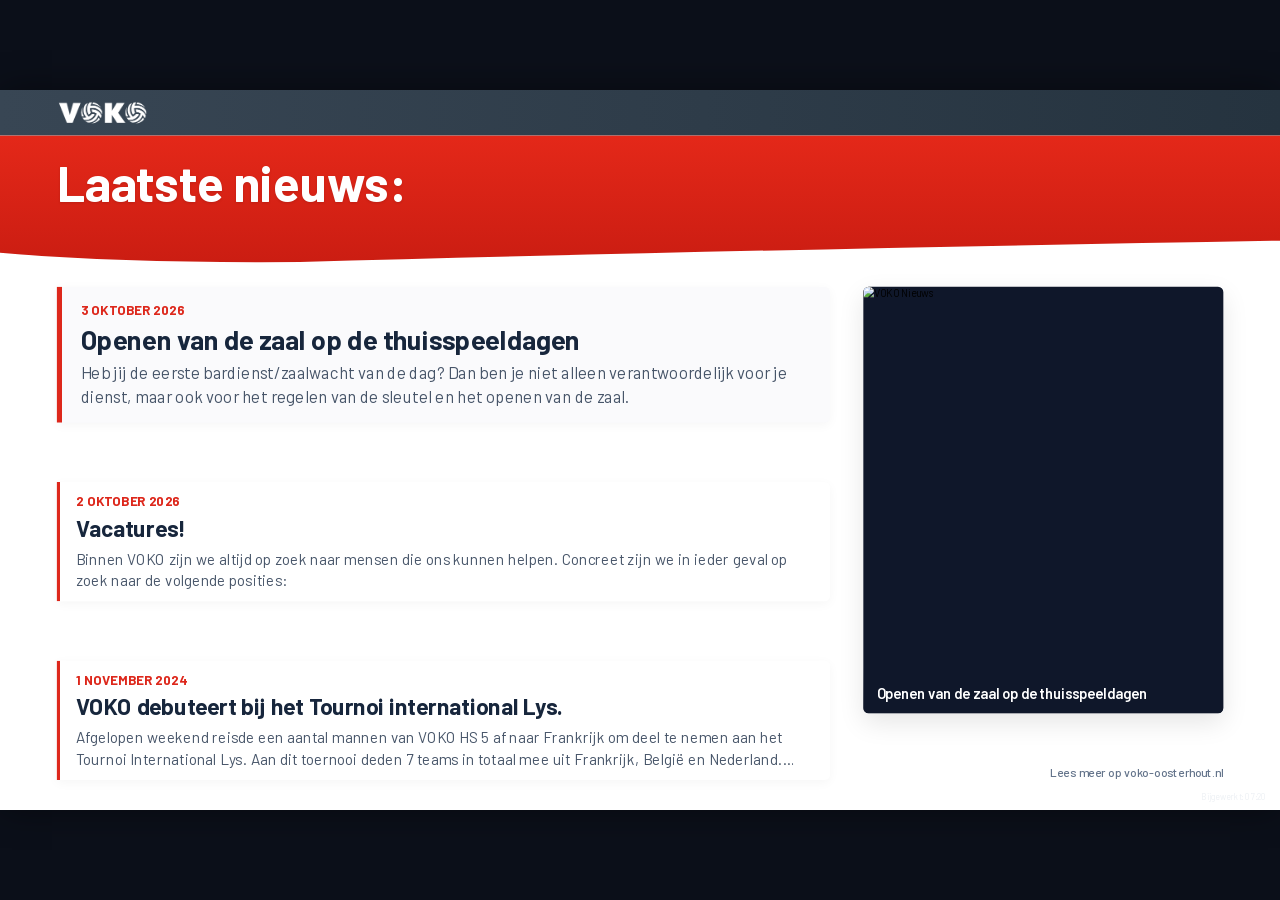
==== nieuws.html @ d0eb6b73 "Add VOKO Laatste Nieuws slide & scraper" ====
<!DOCTYPE html>
<html lang="nl">
<head>
  <meta charset="UTF-8">
  <meta name="viewport" content="width=device-width, initial-scale=1.0">
  <meta http-equiv="X-UA-Compatible" content="ie=edge">
  <title>VOKO Digital Signage - Laatste Nieuws</title>
  <link rel="stylesheet" href="style.css">
</head>
<body>

  <div id="viewport-scaler">
    <div id="slide-canvas">
      
      <!-- 1. Bovenbalk met wit VOKO logo -->
      <header class="top-bar">
        <img src="assets/voko_wit.png" alt="VOKO Logo" class="voko-logo">
      </header>

      <!-- 2. Rode Banner met 'Laatste nieuws:' en subtiele curve onderzijde -->
      <div class="red-banner-wrapper">
        <svg class="banner-svg" viewBox="0 0 1920 192" preserveAspectRatio="none" xmlns="http://www.w3.org/2000/svg">
          <defs>
            <linearGradient id="vokoRedGrad" x1="0%" y1="0%" x2="0%" y2="100%">
              <stop offset="0%" stop-color="#e42819" />
              <stop offset="100%" stop-color="#cb1d12" />
            </linearGradient>
          </defs>
          <path d="M 0,0 L 1920,0 L 1920,158 Q 1100,172 450,190 Q 180,192 0,176 Z" fill="url(#vokoRedGrad)" />
        </svg>
        <div class="banner-content">
          <h1 class="banner-title">Laatste nieuws:</h1>
        </div>
      </div>

      <!-- 3. Hoofdcontent: Nieuwsoverzicht links, Uitgelichte foto rechts -->
      <main class="news-layout">
        
        <!-- Linkerkolom: 3 Nieuwsberichten (1 Uitgelicht + 2 Recent) -->
        <div class="news-feed-column" id="news-container">
          <!-- Fallback items worden direct gerenderd om flikkeringen te voorkomen -->
          <article class="news-card featured">
            <div class="news-meta">
              <span class="news-date-badge">3 oktober 2026</span>
            </div>
            <h2 class="news-card-title">Openen van de zaal op de thuisspeeldagen</h2>
            <p class="news-card-desc">
              Heb jij de eerste bardienst/zaalwacht van de dag? Dan ben je niet alleen verantwoordelijk voor je dienst, maar ook voor het regelen van de sleutel en het openen van de zaal.
            </p>
          </article>

          <article class="news-card">
            <div class="news-meta">
              <span class="news-date-badge">2 oktober 2026</span>
            </div>
            <h2 class="news-card-title">Vacatures!</h2>
            <p class="news-card-desc">
              Binnen VOKO zijn we altijd op zoek naar mensen die ons kunnen helpen. Concreet zijn we in ieder geval op zoek naar versterking voor diverse commissies.
            </p>
          </article>

          <article class="news-card">
            <div class="news-meta">
              <span class="news-date-badge">1 november 2024</span>
            </div>
            <h2 class="news-card-title">VOKO debuteert bij het Tournoi international Lys</h2>
            <p class="news-card-desc">
              Afgelopen weekend reisde een aantal mannen van VOKO HS 5 af naar Frankrijk om deel te nemen aan het jaarlijkse toernooi met 7 teams uit Frankrijk, België en Nederland.
            </p>
          </article>
        </div>

        <!-- Rechterkolom: Uitgelichte foto met bijschrift -->
        <div class="news-photo-column">
          <div class="news-image-card">
            <img id="featured-image" src="https://www.voko-oosterhout.nl/back-site/upload-bs/voko-oosterhout/fotoalbums/nieuws/placeholder_20241213222914264_20250817204004538_20261003232425869.jpg" alt="VOKO Nieuws" class="news-featured-img">
            <div class="news-image-caption" id="featured-caption">
              Openen van de zaal op de thuisspeeldagen
            </div>
          </div>
          <div class="news-footer-info">
            <span>Lees meer op voko-oosterhout.nl</span>
          </div>
        </div>

      </main>

      <div class="signage-status" id="status-indicator">VOKO Digital Signage</div>

    </div>
  </div>

  <script>
    // -------------------------------------------------------------------------
    // 1. Automatische Schaling naar elk schermformaat (behoudt vaste 16:9 verhouding)
    // -------------------------------------------------------------------------
    function fitViewport() {
      const canvas = document.getElementById('slide-canvas');
      if (!canvas) return;
      const targetWidth = 1920;
      const targetHeight = 1080;
      const currentWidth = window.innerWidth;
      const currentHeight = window.innerHeight;

      const scale = Math.min(currentWidth / targetWidth, currentHeight / targetHeight);
      canvas.style.transform = `scale(${scale})`;
    }

    window.addEventListener('resize', fitViewport);
    window.addEventListener('DOMContentLoaded', fitViewport);
    fitViewport();

    // -------------------------------------------------------------------------
    // 2. Client-Side Auto-Refresh (elke 15 minuten nieuwe nieuws.json ophalen)
    // -------------------------------------------------------------------------
    const REFRESH_INTERVAL_MS = 15 * 60 * 1000;
    let currentNewsFingerprint = '';

    async function fetchNieuws() {
      try {
        const cacheBuster = Date.now();
        const response = await fetch(`nieuws.json?v=${cacheBuster}`, {
          headers: { 'Accept': 'application/json' },
          cache: 'no-store'
        });

        if (!response.ok) {
          throw new Error(`HTTP fout: ${response.status}`);
        }

        const data = await response.json();
        if (!data || !Array.isArray(data.items)) {
          throw new Error('Ongeldige JSON structuur ontvangen');
        }

        const items = data.items.slice(0, 3);
        const newFingerprint = JSON.stringify(items);

        if (newFingerprint !== currentNewsFingerprint) {
          updateNieuwsDOM(items);
          currentNewsFingerprint = newFingerprint;
        }

        const statusEl = document.getElementById('status-indicator');
        if (statusEl) {
          const now = new Date();
          const timeStr = now.toLocaleTimeString('nl-NL', { hour: '2-digit', minute: '2-digit' });
          statusEl.textContent = `Bijgewerkt: ${timeStr}`;
        }
      } catch (err) {
        console.warn('Nieuws refresh waarschuwing:', err);
      }
    }

    function updateNieuwsDOM(items) {
      const container = document.getElementById('news-container');
      const imgEl = document.getElementById('featured-image');
      const capEl = document.getElementById('featured-caption');
      if (!container || items.length === 0) return;

      container.innerHTML = '';
      items.forEach((item, index) => {
        const card = document.createElement('article');
        card.className = index === 0 ? 'news-card featured' : 'news-card';

        const meta = document.createElement('div');
        meta.className = 'news-meta';

        const dateBadge = document.createElement('span');
        dateBadge.className = 'news-date-badge';
        dateBadge.textContent = item.datum || '';
        meta.appendChild(dateBadge);

        const title = document.createElement('h2');
        title.className = 'news-card-title';
        title.textContent = item.titel || '';

        const desc = document.createElement('p');
        desc.className = 'news-card-desc';
        desc.textContent = item.omschrijving || '';

        card.appendChild(meta);
        card.appendChild(title);
        card.appendChild(desc);
        container.appendChild(card);
      });

      // Update uitgelichte foto naar het eerste artikel dat een foto heeft
      const itemWithPhoto = items.find(it => it.afbeelding) || items[0];
      if (itemWithPhoto && imgEl) {
        if (itemWithPhoto.afbeelding) {
          imgEl.src = itemWithPhoto.afbeelding;
        }
        if (capEl) {
          capEl.textContent = itemWithPhoto.titel || '';
        }
      }
    }

    fetchNieuws();
    setInterval(fetchNieuws, REFRESH_INTERVAL_MS);
  </script>

</body>
</html>
---- style.css ----
/* ==========================================================================
   VOKO Digital Signage - Narrowcasting Agenda Slide (1920x1080)
   ========================================================================== */

/* Local Barlow Fonts (matching official VOKO brand identity) */
@font-face {
  font-family: 'Barlow';
  font-style: normal;
  font-weight: 400;
  src: url('assets/fonts/barlow-400-normal-17ef8a.woff2') format('woff2');
  font-display: swap;
}

@font-face {
  font-family: 'Barlow';
  font-style: normal;
  font-weight: 500;
  src: url('assets/fonts/barlow-500-normal-acf24d.woff2') format('woff2');
  font-display: swap;
}

@font-face {
  font-family: 'Barlow';
  font-style: normal;
  font-weight: 600;
  src: url('assets/fonts/barlow-600-normal-7abf44.woff2') format('woff2');
  font-display: swap;
}

@font-face {
  font-family: 'Barlow';
  font-style: normal;
  font-weight: 700;
  src: url('assets/fonts/barlow-700-normal-4a2043.woff2') format('woff2');
  font-display: swap;
}

/* Reset & Viewport Base */
* {
  margin: 0;
  padding: 0;
  box-sizing: border-box;
}

html, body {
  width: 100%;
  height: 100%;
  overflow: hidden;
  background-color: #0b0f19;
  font-family: 'Barlow', -apple-system, BlinkMacSystemFont, 'Segoe UI', Roboto, 'Helvetica Neue', Arial, sans-serif;
  -webkit-font-smoothing: antialiased;
  -moz-osx-font-smoothing: grayscale;
}

/* Fixed 1920x1080 Canvas with Automatic Viewport Fitting */
#viewport-scaler {
  position: absolute;
  top: 0;
  left: 0;
  width: 100vw;
  height: 100vh;
  display: flex;
  align-items: center;
  justify-content: center;
  overflow: hidden;
}

#slide-canvas {
  width: 1920px;
  height: 1080px;
  min-width: 1920px;
  min-height: 1080px;
  max-width: 1920px;
  max-height: 1080px;
  background: #ffffff;
  position: relative;
  overflow: hidden;
  transform-origin: center center;
  box-shadow: 0 0 50px rgba(0, 0, 0, 0.4);
}

/* --------------------------------------------------------------------------
   1. Bovenbalk: Donkergrijze gradient strook met wit VOKO logo
   -------------------------------------------------------------------------- */
.top-bar {
  width: 100%;
  height: 68px;
  background: linear-gradient(90deg, #384654 0%, #2e3c49 55%, #25333f 100%);
  display: flex;
  align-items: center;
  padding: 0 85px;
  position: relative;
  z-index: 10;
}

.top-bar .voko-logo {
  height: 38px;
  width: auto;
  display: block;
  object-fit: contain;
}

/* --------------------------------------------------------------------------
   2. Rode Banner: VOKO Rood met subtiele golfcurve aan de onderkant
   -------------------------------------------------------------------------- */
.red-banner-wrapper {
  position: relative;
  width: 100%;
  height: 192px;
  z-index: 5;
}

.banner-svg {
  position: absolute;
  top: 0;
  left: 0;
  width: 1920px;
  height: 192px;
  display: block;
  pointer-events: none;
}

.banner-content {
  position: absolute;
  top: 0;
  left: 0;
  width: 100%;
  height: 100%;
  padding: 30px 85px 0 85px;
  display: flex;
  align-items: flex-start;
  z-index: 2;
}

.banner-title {
  color: #ffffff;
  font-size: 74px;
  font-weight: 700;
  letter-spacing: -0.5px;
  line-height: 1.1;
  text-shadow: 0 2px 4px rgba(0, 0, 0, 0.12);
}

/* --------------------------------------------------------------------------
   3. Hoofdcontent: 2 Kolommen (Agenda Links, Kalender Rechts)
   -------------------------------------------------------------------------- */
.content-area {
  position: absolute;
  top: 260px;
  bottom: 0;
  left: 0;
  right: 0;
  display: flex;
  justify-content: space-between;
  align-items: flex-start;
  padding: 40px 85px 50px 85px;
}

/* Linkerkolom: 6 Rijen met Datums & Activiteiten */
.agenda-column {
  width: 1140px;
  height: 710px;
  display: flex;
  flex-direction: column;
  justify-content: space-between;
}

.agenda-row {
  display: flex;
  align-items: baseline;
  height: 80px;
  opacity: 1;
  transition: opacity 0.35s ease, transform 0.35s ease;
}

.agenda-row.fade-out {
  opacity: 0;
  transform: translateY(-8px);
}

.agenda-date {
  width: 320px;
  min-width: 320px;
  font-size: 43px;
  font-weight: 600;
  color: #17263c;
  line-height: 1.25;
  white-space: nowrap;
}

.agenda-title {
  flex: 1;
  font-size: 43px;
  font-weight: 600;
  color: #17263c;
  line-height: 1.25;
  white-space: nowrap;
  overflow: hidden;
  text-overflow: ellipsis;
  padding-right: 20px;
}

/* Rechterkolom: Kalender Afbeelding */
.calendar-column {
  width: 540px;
  height: 720px;
  display: flex;
  align-items: flex-start;
  justify-content: flex-end;
}

.calendar-image {
  width: 530px;
  height: 710px;
  object-fit: cover;
  border-radius: 4px;
  box-shadow: 0 14px 38px rgba(0, 0, 0, 0.09), 0 4px 12px rgba(0, 0, 0, 0.05);
  display: block;
}

/* Footer / status (subtiel verborgen voor digital signage display) */
.signage-status {
  position: absolute;
  bottom: 12px;
  right: 20px;
  font-size: 13px;
  color: #cbd5e1;
  opacity: 0.35;
  font-weight: 400;
  pointer-events: none;
}

/* --------------------------------------------------------------------------
   4. Nieuws Slide Specifieke Stijlen (nieuws.html)
   -------------------------------------------------------------------------- */
.news-layout {
  position: absolute;
  top: 260px;
  bottom: 0;
  left: 0;
  right: 0;
  display: flex;
  justify-content: space-between;
  align-items: stretch;
  padding: 35px 85px 45px 85px;
  gap: 50px;
}

/* Linkerkolom: Nieuwsberichten lijst */
.news-feed-column {
  flex: 1;
  display: flex;
  flex-direction: column;
  justify-content: space-between;
  height: 100%;
}

.news-card {
  background: #ffffff;
  border-left: 5px solid #dd271b;
  padding: 16px 24px;
  border-radius: 0 8px 8px 0;
  box-shadow: 0 4px 16px rgba(0, 0, 0, 0.04);
  transition: all 0.3s ease;
  display: flex;
  flex-direction: column;
  justify-content: center;
}

.news-card.featured {
  background: #fafafc;
  border-left: 8px solid #dd271b;
  padding: 22px 28px;
}

.news-meta {
  display: flex;
  align-items: center;
  gap: 12px;
  margin-bottom: 8px;
}

.news-date-badge {
  font-size: 20px;
  font-weight: 700;
  color: #dd271b;
  text-transform: uppercase;
  letter-spacing: 0.5px;
}

.news-card-title {
  font-size: 34px;
  font-weight: 700;
  color: #17263c;
  line-height: 1.25;
  margin-bottom: 8px;
  display: -webkit-box;
  -webkit-line-clamp: 2;
  -webkit-box-orient: vertical;
  overflow: hidden;
}

.news-card.featured .news-card-title {
  font-size: 40px;
}

.news-card-desc {
  font-size: 23px;
  font-weight: 400;
  color: #475569;
  line-height: 1.4;
  display: -webkit-box;
  -webkit-line-clamp: 2;
  -webkit-box-orient: vertical;
  overflow: hidden;
}

.news-card.featured .news-card-desc {
  font-size: 25px;
  -webkit-line-clamp: 3;
}

/* Rechterkolom: Uitgelichte Nieuwsfoto */
.news-photo-column {
  width: 540px;
  display: flex;
  flex-direction: column;
  justify-content: space-between;
}

.news-image-card {
  width: 100%;
  height: 640px;
  border-radius: 8px;
  overflow: hidden;
  box-shadow: 0 14px 38px rgba(0, 0, 0, 0.1);
  background: #0f172a;
  position: relative;
}

.news-featured-img {
  width: 100%;
  height: 100%;
  object-fit: cover;
  display: block;
  transition: opacity 0.4s ease;
}

.news-image-caption {
  position: absolute;
  bottom: 0;
  left: 0;
  right: 0;
  background: linear-gradient(180deg, rgba(0,0,0,0) 0%, rgba(15,23,42,0.92) 100%);
  color: #ffffff;
  padding: 24px 20px 16px 20px;
  font-size: 22px;
  font-weight: 600;
  line-height: 1.3;
}

.news-footer-info {
  display: flex;
  align-items: center;
  justify-content: flex-end;
  gap: 10px;
  color: #64748b;
  font-size: 18px;
  font-weight: 500;
  padding-top: 8px;
}
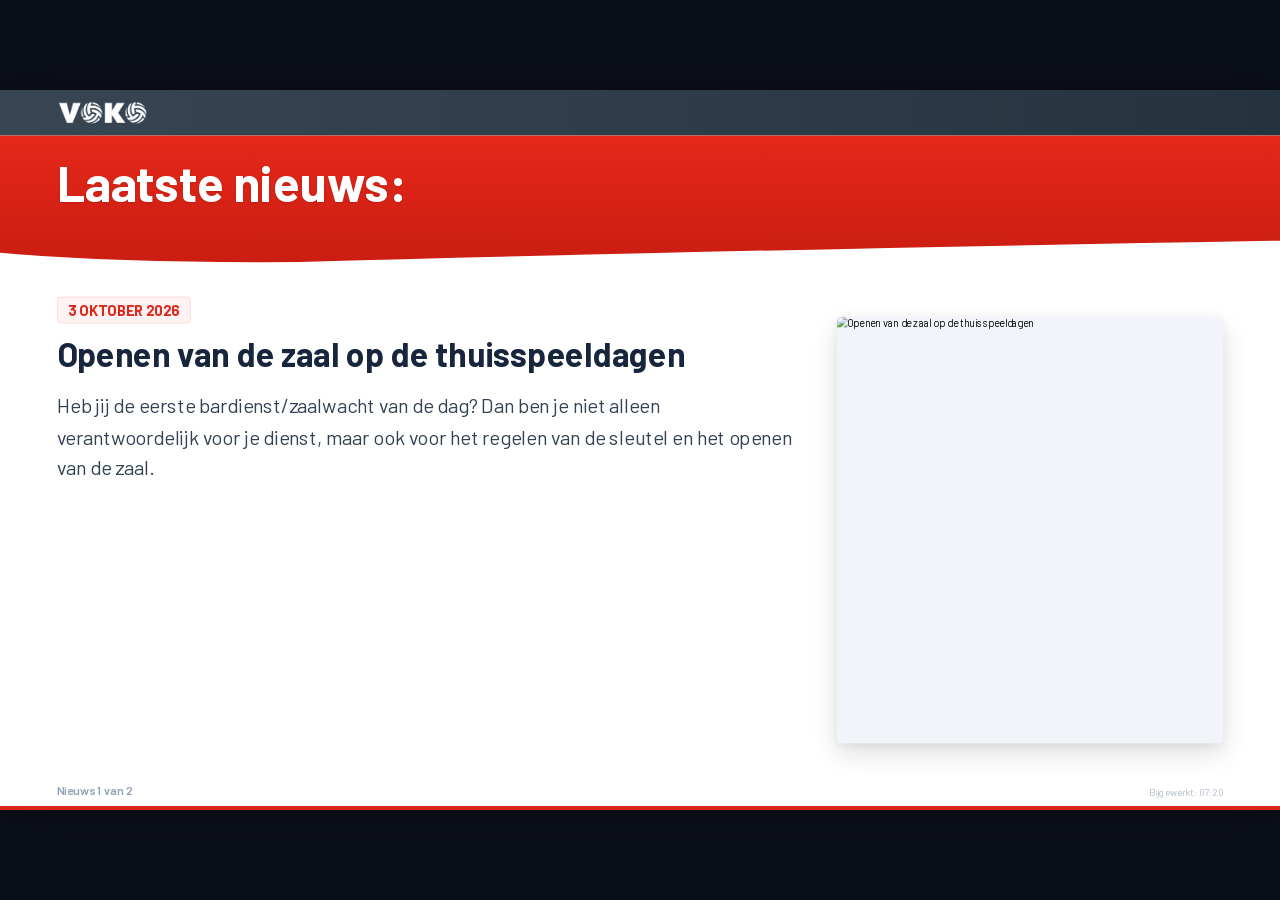
==== commit ae559464: "Upgrade news slide: 1 slide per article, 10s rotation, 3-month filter" ====
--- a/nieuws.html
+++ b/nieuws.html
@@ -33,88 +33,136 @@
         </div>
       </div>
 
-      <!-- 3. Hoofdcontent: Nieuwsoverzicht links, Uitgelichte foto rechts -->
-      <main class="news-layout">
+      <!-- 3. Dia-carrousel: 1 volledig nieuwsbericht per dia, 10s rotatie -->
+      <main class="news-stage" id="news-stage">
         
-        <!-- Linkerkolom: 3 Nieuwsberichten (1 Uitgelicht + 2 Recent) -->
-        <div class="news-feed-column" id="news-container">
-          <!-- Fallback items worden direct gerenderd om flikkeringen te voorkomen -->
-          <article class="news-card featured">
-            <div class="news-meta">
-              <span class="news-date-badge">3 oktober 2026</span>
-            </div>
-            <h2 class="news-card-title">Openen van de zaal op de thuisspeeldagen</h2>
-            <p class="news-card-desc">
-              Heb jij de eerste bardienst/zaalwacht van de dag? Dan ben je niet alleen verantwoordelijk voor je dienst, maar ook voor het regelen van de sleutel en het openen van de zaal.
-            </p>
-          </article>
-
-          <article class="news-card">
-            <div class="news-meta">
-              <span class="news-date-badge">2 oktober 2026</span>
-            </div>
-            <h2 class="news-card-title">Vacatures!</h2>
-            <p class="news-card-desc">
-              Binnen VOKO zijn we altijd op zoek naar mensen die ons kunnen helpen. Concreet zijn we in ieder geval op zoek naar versterking voor diverse commissies.
-            </p>
-          </article>
-
-          <article class="news-card">
-            <div class="news-meta">
-              <span class="news-date-badge">1 november 2024</span>
-            </div>
-            <h2 class="news-card-title">VOKO debuteert bij het Tournoi international Lys</h2>
-            <p class="news-card-desc">
-              Afgelopen weekend reisde een aantal mannen van VOKO HS 5 af naar Frankrijk om deel te nemen aan het jaarlijkse toernooi met 7 teams uit Frankrijk, België en Nederland.
-            </p>
-          </article>
-        </div>
-
-        <!-- Rechterkolom: Uitgelichte foto met bijschrift -->
-        <div class="news-photo-column">
-          <div class="news-image-card">
-            <img id="featured-image" src="https://www.voko-oosterhout.nl/back-site/upload-bs/voko-oosterhout/fotoalbums/nieuws/placeholder_20241213222914264_20250817204004538_20261003232425869.jpg" alt="VOKO Nieuws" class="news-featured-img">
-            <div class="news-image-caption" id="featured-caption">
-              Openen van de zaal op de thuisspeeldagen
-            </div>
-          </div>
-          <div class="news-footer-info">
-            <span>Lees meer op voko-oosterhout.nl</span>
-          </div>
-        </div>
+        <!-- Dia 1 (Fallback direct in DOM tegen flikkering) -->
+        <article class="news-slide active">
+          <div class="news-slide-content">
+            <div class="news-slide-meta">
+              <span class="news-slide-badge">3 oktober 2026</span>
+            </div>
+            <h2 class="news-slide-title">Openen van de zaal op de thuisspeeldagen</h2>
+            <div class="news-slide-body">
+              <p>Heb jij de eerste bardienst/zaalwacht van de dag? Dan ben je niet alleen verantwoordelijk voor je dienst, maar ook voor het regelen van de sleutel en het openen van de zaal.</p>
+              <p>Zorg dat je tijdig aanwezig bent zodat de eerste teams en bezoekers direct naar binnen kunnen. Kijk voor alle instructies op de clubsite of vraag een van de bestuursleden.</p>
+            </div>
+          </div>
+          <div class="news-slide-media">
+            <div class="news-slide-media-card">
+              <img src="https://www.voko-oosterhout.nl/back-site/upload-bs/voko-oosterhout/fotoalbums/nieuws/placeholder_20241213222914264_20250817204004538_20261003232425869.jpg" alt="VOKO Nieuws" class="news-slide-img">
+            </div>
+          </div>
+        </article>
+
+        <!-- Dia 2 (Fallback direct in DOM) -->
+        <article class="news-slide flyer-layout">
+          <div class="news-slide-content">
+            <div class="news-slide-meta">
+              <span class="news-slide-badge">2 oktober 2026</span>
+            </div>
+            <h2 class="news-slide-title">Vacatures!</h2>
+            <div class="news-slide-body">
+              <p>Binnen VOKO zijn we altijd op zoek naar mensen die ons kunnen helpen. Concreet zijn we in ieder geval op zoek naar versterking voor diverse commissies en vrijwilligersfuncties.</p>
+              <p>Wil jij een actieve bijdrage leveren aan onze vereniging? Meld je aan via de website of spreek iemand van het bestuur aan in de kantine!</p>
+            </div>
+          </div>
+          <div class="news-slide-media">
+            <div class="news-slide-media-card is-flyer">
+              <img src="https://www.voko-oosterhout.nl/back-site/upload-bs/voko-oosterhout/fotoalbums/nieuws/afbeelding_20261002140105671.png" alt="Vacatures VOKO" class="news-slide-img">
+            </div>
+          </div>
+        </article>
 
       </main>
 
+      <!-- Pagina-teller en timerbalk onderaan -->
+      <div class="news-counter" id="news-counter">Nieuws 1 van 2</div>
       <div class="signage-status" id="status-indicator">VOKO Digital Signage</div>
+      <div class="news-progress-bar-container">
+        <div class="news-progress-bar" id="news-progress-bar"></div>
+      </div>
 
     </div>
   </div>
 
   <script>
     // -------------------------------------------------------------------------
-    // 1. Automatische Schaling naar elk schermformaat (behoudt vaste 16:9 verhouding)
+    // 1. Automatische Schaling (1080p full-screen weergave)
     // -------------------------------------------------------------------------
     function fitViewport() {
       const canvas = document.getElementById('slide-canvas');
       if (!canvas) return;
       const targetWidth = 1920;
       const targetHeight = 1080;
-      const currentWidth = window.innerWidth;
-      const currentHeight = window.innerHeight;
-
-      const scale = Math.min(currentWidth / targetWidth, currentHeight / targetHeight);
+      const scale = Math.min(window.innerWidth / targetWidth, window.innerHeight / targetHeight);
       canvas.style.transform = `scale(${scale})`;
     }
-
     window.addEventListener('resize', fitViewport);
     window.addEventListener('DOMContentLoaded', fitViewport);
     fitViewport();
 
     // -------------------------------------------------------------------------
-    // 2. Client-Side Auto-Refresh (elke 15 minuten nieuwe nieuws.json ophalen)
-    // -------------------------------------------------------------------------
-    const REFRESH_INTERVAL_MS = 15 * 60 * 1000;
-    let currentNewsFingerprint = '';
+    // 2. Dia-Rotatie Logica: 10 seconden per nieuwsbericht
+    // -------------------------------------------------------------------------
+    const SLIDE_DURATION_MS = 10000; // 10 seconden
+    let currentSlideIndex = 0;
+    let rotationTimer = null;
+    let currentArticles = [];
+
+    function startProgressBar() {
+      const bar = document.getElementById('news-progress-bar');
+      if (!bar) return;
+      bar.style.transition = 'none';
+      bar.style.width = '0%';
+      void bar.offsetWidth; // Forceer browser reflow
+      bar.style.transition = `width ${SLIDE_DURATION_MS}ms linear`;
+      bar.style.width = '100%';
+    }
+
+    function showSlide(index) {
+      const slides = document.querySelectorAll('.news-slide');
+      if (slides.length === 0) return;
+
+      currentSlideIndex = (index + slides.length) % slides.length;
+
+      slides.forEach((slide, i) => {
+        if (i === currentSlideIndex) {
+          slide.classList.add('active');
+        } else {
+          slide.classList.remove('active');
+        }
+      });
+
+      // Update pagina-teller
+      const counterEl = document.getElementById('news-counter');
+      if (counterEl) {
+        counterEl.textContent = `Nieuws ${currentSlideIndex + 1} van ${slides.length}`;
+      }
+
+      startProgressBar();
+    }
+
+    function nextSlide() {
+      const slides = document.querySelectorAll('.news-slide');
+      if (slides.length <= 1) {
+        // Bij 1 bericht blijft de slide stabiel staan
+        startProgressBar();
+        return;
+      }
+      showSlide(currentSlideIndex + 1);
+    }
+
+    function restartRotation() {
+      if (rotationTimer) clearInterval(rotationTimer);
+      startProgressBar();
+      rotationTimer = setInterval(nextSlide, SLIDE_DURATION_MS);
+    }
+
+    // -------------------------------------------------------------------------
+    // 3. Client-Side Auto-Refresh (elke 15 min actuele nieuws.json ophalen)
+    // -------------------------------------------------------------------------
+    let currentFingerprint = '';
 
     async function fetchNieuws() {
       try {
@@ -124,21 +172,15 @@
           cache: 'no-store'
         });
 
-        if (!response.ok) {
-          throw new Error(`HTTP fout: ${response.status}`);
-        }
-
+        if (!response.ok) throw new Error(`HTTP fout: ${response.status}`);
         const data = await response.json();
-        if (!data || !Array.isArray(data.items)) {
-          throw new Error('Ongeldige JSON structuur ontvangen');
-        }
-
-        const items = data.items.slice(0, 3);
-        const newFingerprint = JSON.stringify(items);
-
-        if (newFingerprint !== currentNewsFingerprint) {
-          updateNieuwsDOM(items);
-          currentNewsFingerprint = newFingerprint;
+        if (!data || !Array.isArray(data.items)) return;
+
+        const newFingerprint = JSON.stringify(data.items);
+        if (newFingerprint !== currentFingerprint) {
+          currentArticles = data.items;
+          currentFingerprint = newFingerprint;
+          renderNewsSlides(data.items);
         }
 
         const statusEl = document.getElementById('status-indicator');
@@ -148,57 +190,83 @@
           statusEl.textContent = `Bijgewerkt: ${timeStr}`;
         }
       } catch (err) {
-        console.warn('Nieuws refresh waarschuwing:', err);
+        console.warn('Nieuws refresh waarschuwing (bestaande weergave blijft actief):', err);
       }
     }
 
-    function updateNieuwsDOM(items) {
-      const container = document.getElementById('news-container');
-      const imgEl = document.getElementById('featured-image');
-      const capEl = document.getElementById('featured-caption');
-      if (!container || items.length === 0) return;
-
-      container.innerHTML = '';
-      items.forEach((item, index) => {
-        const card = document.createElement('article');
-        card.className = index === 0 ? 'news-card featured' : 'news-card';
-
-        const meta = document.createElement('div');
-        meta.className = 'news-meta';
-
-        const dateBadge = document.createElement('span');
-        dateBadge.className = 'news-date-badge';
-        dateBadge.textContent = item.datum || '';
-        meta.appendChild(dateBadge);
+    function renderNewsSlides(items) {
+      const stage = document.getElementById('news-stage');
+      if (!stage || items.length === 0) return;
+
+      stage.innerHTML = '';
+      items.forEach((item, i) => {
+        const slide = document.createElement('article');
+        slide.className = 'news-slide' + (i === 0 ? ' active' : '') + (item.is_flyer ? ' flyer-layout' : '');
+
+        // Tekst-kolom
+        const contentDiv = document.createElement('div');
+        contentDiv.className = 'news-slide-content';
+
+        const metaDiv = document.createElement('div');
+        metaDiv.className = 'news-slide-meta';
+        const badge = document.createElement('span');
+        badge.className = 'news-slide-badge';
+        badge.textContent = item.datum || '';
+        metaDiv.appendChild(badge);
+        contentDiv.appendChild(metaDiv);
 
         const title = document.createElement('h2');
-        title.className = 'news-card-title';
+        title.className = 'news-slide-title';
         title.textContent = item.titel || '';
-
-        const desc = document.createElement('p');
-        desc.className = 'news-card-desc';
-        desc.textContent = item.omschrijving || '';
-
-        card.appendChild(meta);
-        card.appendChild(title);
-        card.appendChild(desc);
-        container.appendChild(card);
+        contentDiv.appendChild(title);
+
+        const bodyDiv = document.createElement('div');
+        bodyDiv.className = 'news-slide-body';
+
+        const paragraphs = (item.paragrafen && item.paragrafen.length > 0)
+          ? item.paragrafen
+          : (item.tekst ? [item.tekst] : []);
+
+        paragraphs.forEach(pText => {
+          if (pText && pText.trim()) {
+            const p = document.createElement('p');
+            p.textContent = pText.trim();
+            bodyDiv.appendChild(p);
+          }
+        });
+        contentDiv.appendChild(bodyDiv);
+        slide.appendChild(contentDiv);
+
+        // Afbeelding-kolom (indien aanwezig)
+        if (item.afbeelding) {
+          const mediaDiv = document.createElement('div');
+          mediaDiv.className = 'news-slide-media';
+
+          const cardDiv = document.createElement('div');
+          cardDiv.className = 'news-slide-media-card' + (item.is_flyer ? ' is-flyer' : '');
+
+          const img = document.createElement('img');
+          img.className = 'news-slide-img';
+          img.src = item.afbeelding;
+          img.alt = item.titel || '';
+
+          cardDiv.appendChild(img);
+          mediaDiv.appendChild(cardDiv);
+          slide.appendChild(mediaDiv);
+        }
+
+        stage.appendChild(slide);
       });
 
-      // Update uitgelichte foto naar het eerste artikel dat een foto heeft
-      const itemWithPhoto = items.find(it => it.afbeelding) || items[0];
-      if (itemWithPhoto && imgEl) {
-        if (itemWithPhoto.afbeelding) {
-          imgEl.src = itemWithPhoto.afbeelding;
-        }
-        if (capEl) {
-          capEl.textContent = itemWithPhoto.titel || '';
-        }
-      }
-    }
-
+      currentSlideIndex = 0;
+      showSlide(0);
+      restartRotation();
+    }
+
+    // Start direct
+    restartRotation();
     fetchNieuws();
-    setInterval(fetchNieuws, REFRESH_INTERVAL_MS);
+    setInterval(fetchNieuws, 15 * 60 * 1000);
   </script>
 
 </body>
--- a/style.css
+++ b/style.css
@@ -1,5 +1,6 @@
 /* ==========================================================================
-   VOKO Digital Signage - Narrowcasting Agenda Slide (1920x1080)
+   VOKO Digital Signage - Narrowcasting Stijlen (1920x1080)
+   Beide slides (Agenda & Nieuws) delen hetzelfde design system
    ========================================================================== */
 
 /* Local Barlow Fonts (matching official VOKO brand identity) */
@@ -142,7 +143,7 @@
 }
 
 /* --------------------------------------------------------------------------
-   3. Hoofdcontent: 2 Kolommen (Agenda Links, Kalender Rechts)
+   3. Agenda Slide Specifieke Stijlen (index.html)
    -------------------------------------------------------------------------- */
 .content-area {
   position: absolute;
@@ -156,7 +157,6 @@
   padding: 40px 85px 50px 85px;
 }
 
-/* Linkerkolom: 6 Rijen met Datums & Activiteiten */
 .agenda-column {
   width: 1140px;
   height: 710px;
@@ -200,7 +200,6 @@
   padding-right: 20px;
 }
 
-/* Rechterkolom: Kalender Afbeelding */
 .calendar-column {
   width: 540px;
   height: 720px;
@@ -218,154 +217,181 @@
   display: block;
 }
 
-/* Footer / status (subtiel verborgen voor digital signage display) */
-.signage-status {
-  position: absolute;
-  bottom: 12px;
-  right: 20px;
-  font-size: 13px;
-  color: #cbd5e1;
-  opacity: 0.35;
-  font-weight: 400;
-  pointer-events: none;
-}
-
 /* --------------------------------------------------------------------------
-   4. Nieuws Slide Specifieke Stijlen (nieuws.html)
+   4. Nieuws Slide Show Stijlen (nieuws.html - 1 Dia per bericht, 10s rotatie)
    -------------------------------------------------------------------------- */
-.news-layout {
+.news-stage {
   position: absolute;
   top: 260px;
   bottom: 0;
   left: 0;
   right: 0;
+  padding: 40px 85px 60px 85px;
+  overflow: hidden;
+}
+
+.news-slide {
+  position: absolute;
+  top: 40px;
+  left: 85px;
+  right: 85px;
+  bottom: 60px;
   display: flex;
   justify-content: space-between;
   align-items: stretch;
-  padding: 35px 85px 45px 85px;
-  gap: 50px;
-}
-
-/* Linkerkolom: Nieuwsberichten lijst */
-.news-feed-column {
+  gap: 60px;
+  opacity: 0;
+  visibility: hidden;
+  transform: translateX(40px);
+  transition: opacity 0.6s cubic-bezier(0.2, 0.8, 0.2, 1), transform 0.6s cubic-bezier(0.2, 0.8, 0.2, 1);
+  pointer-events: none;
+}
+
+.news-slide.active {
+  opacity: 1;
+  visibility: visible;
+  transform: translateX(0);
+  pointer-events: auto;
+}
+
+/* Tekstgedeelte van de nieuwsdia */
+.news-slide-content {
   flex: 1;
   display: flex;
   flex-direction: column;
-  justify-content: space-between;
-  height: 100%;
-}
-
-.news-card {
-  background: #ffffff;
-  border-left: 5px solid #dd271b;
-  padding: 16px 24px;
-  border-radius: 0 8px 8px 0;
-  box-shadow: 0 4px 16px rgba(0, 0, 0, 0.04);
-  transition: all 0.3s ease;
+  justify-content: flex-start;
+  padding-top: 10px;
+  overflow: hidden;
+}
+
+.news-slide-meta {
+  display: flex;
+  align-items: center;
+  gap: 15px;
+  margin-bottom: 16px;
+}
+
+.news-slide-badge {
+  display: inline-block;
+  background: #fef2f2;
+  color: #dd271b;
+  border: 1px solid #fecaca;
+  padding: 6px 16px;
+  border-radius: 6px;
+  font-size: 22px;
+  font-weight: 700;
+  text-transform: uppercase;
+  letter-spacing: 0.5px;
+}
+
+.news-slide-title {
+  font-size: 50px;
+  font-weight: 700;
+  color: #17263c;
+  line-height: 1.2;
+  margin-bottom: 24px;
+}
+
+.news-slide-body {
+  font-size: 30px;
+  font-weight: 400;
+  color: #334155;
+  line-height: 1.55;
+  flex: 1;
+  overflow: hidden;
+  display: flex;
+  flex-direction: column;
+  gap: 16px;
+}
+
+.news-slide-body p {
+  margin: 0;
+}
+
+/* Afbeeldingsgedeelte van de nieuwsdia */
+.news-slide-media {
+  width: 580px;
+  min-width: 580px;
   display: flex;
   flex-direction: column;
   justify-content: center;
-}
-
-.news-card.featured {
-  background: #fafafc;
-  border-left: 8px solid #dd271b;
-  padding: 22px 28px;
-}
-
-.news-meta {
-  display: flex;
-  align-items: center;
-  gap: 12px;
-  margin-bottom: 8px;
-}
-
-.news-date-badge {
-  font-size: 20px;
-  font-weight: 700;
-  color: #dd271b;
-  text-transform: uppercase;
-  letter-spacing: 0.5px;
-}
-
-.news-card-title {
-  font-size: 34px;
-  font-weight: 700;
-  color: #17263c;
-  line-height: 1.25;
-  margin-bottom: 8px;
-  display: -webkit-box;
-  -webkit-line-clamp: 2;
-  -webkit-box-orient: vertical;
-  overflow: hidden;
-}
-
-.news-card.featured .news-card-title {
-  font-size: 40px;
-}
-
-.news-card-desc {
-  font-size: 23px;
-  font-weight: 400;
-  color: #475569;
-  line-height: 1.4;
-  display: -webkit-box;
-  -webkit-line-clamp: 2;
-  -webkit-box-orient: vertical;
-  overflow: hidden;
-}
-
-.news-card.featured .news-card-desc {
-  font-size: 25px;
-  -webkit-line-clamp: 3;
-}
-
-/* Rechterkolom: Uitgelichte Nieuwsfoto */
-.news-photo-column {
-  width: 540px;
-  display: flex;
-  flex-direction: column;
-  justify-content: space-between;
-}
-
-.news-image-card {
+  align-items: center;
+}
+
+.news-slide-media-card {
   width: 100%;
   height: 640px;
   border-radius: 8px;
   overflow: hidden;
-  box-shadow: 0 14px 38px rgba(0, 0, 0, 0.1);
-  background: #0f172a;
+  box-shadow: 0 16px 40px rgba(0, 0, 0, 0.12), 0 4px 12px rgba(0, 0, 0, 0.06);
+  background: #f1f5f9;
+  display: flex;
+  align-items: center;
+  justify-content: center;
   position: relative;
 }
 
-.news-featured-img {
+.news-slide-img {
   width: 100%;
   height: 100%;
   object-fit: cover;
   display: block;
-  transition: opacity 0.4s ease;
-}
-
-.news-image-caption {
+}
+
+.news-slide-media-card.is-flyer .news-slide-img {
+  object-fit: contain;
+  background: #0f172a;
+}
+
+/* Volledige poster layout (wanneer flyer aanwezig is) */
+.news-slide.flyer-layout .news-slide-content {
+  flex: 0 0 760px;
+}
+
+.news-slide.flyer-layout .news-slide-media {
+  flex: 1;
+  width: auto;
+  min-width: 800px;
+}
+
+/* Navigatie & Progress Bar onderaan */
+.news-progress-bar-container {
   position: absolute;
   bottom: 0;
   left: 0;
-  right: 0;
-  background: linear-gradient(180deg, rgba(0,0,0,0) 0%, rgba(15,23,42,0.92) 100%);
-  color: #ffffff;
-  padding: 24px 20px 16px 20px;
-  font-size: 22px;
+  width: 100%;
+  height: 6px;
+  background: rgba(226, 232, 240, 0.6);
+  z-index: 20;
+}
+
+.news-progress-bar {
+  height: 100%;
+  width: 0%;
+  background: #dd271b;
+  transition: width 10s linear;
+}
+
+.news-counter {
+  position: absolute;
+  bottom: 18px;
+  left: 85px;
+  font-size: 18px;
   font-weight: 600;
-  line-height: 1.3;
-}
-
-.news-footer-info {
-  display: flex;
-  align-items: center;
-  justify-content: flex-end;
-  gap: 10px;
-  color: #64748b;
-  font-size: 18px;
+  color: #94a3b8;
+  display: flex;
+  align-items: center;
+  gap: 8px;
+}
+
+/* Status / Diagnostics */
+.signage-status {
+  position: absolute;
+  bottom: 18px;
+  right: 85px;
+  font-size: 14px;
+  color: #94a3b8;
+  opacity: 0.6;
   font-weight: 500;
-  padding-top: 8px;
-}
+  pointer-events: none;
+}
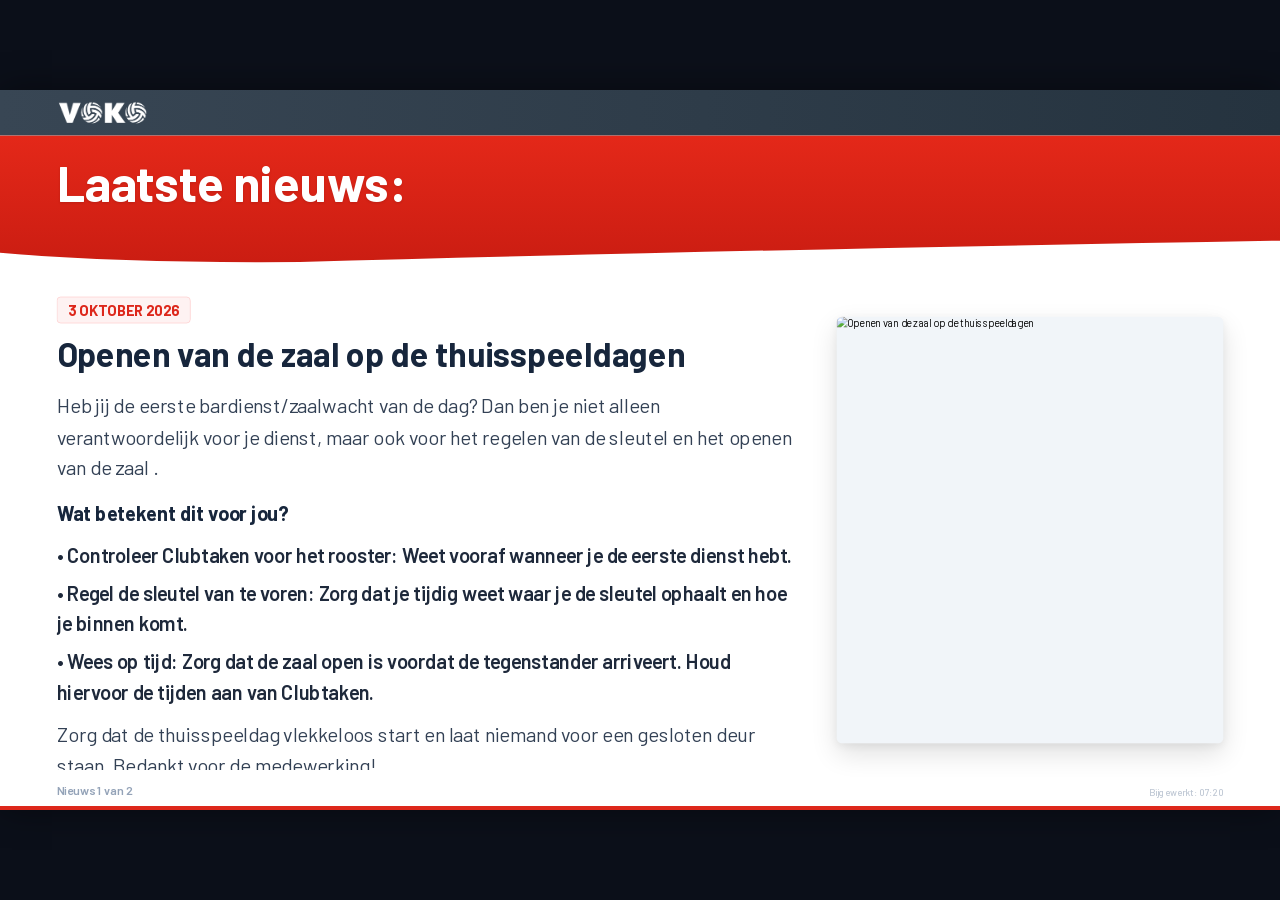
==== commit bc92628c: "Complete news content with full vacancy list and instructions" ====
--- a/nieuws.html
+++ b/nieuws.html
@@ -36,7 +36,7 @@
       <!-- 3. Dia-carrousel: 1 volledig nieuwsbericht per dia, 10s rotatie -->
       <main class="news-stage" id="news-stage">
         
-        <!-- Dia 1 (Fallback direct in DOM tegen flikkering) -->
+        <!-- Dia 1: Zaalwacht -->
         <article class="news-slide active">
           <div class="news-slide-content">
             <div class="news-slide-meta">
@@ -45,17 +45,23 @@
             <h2 class="news-slide-title">Openen van de zaal op de thuisspeeldagen</h2>
             <div class="news-slide-body">
               <p>Heb jij de eerste bardienst/zaalwacht van de dag? Dan ben je niet alleen verantwoordelijk voor je dienst, maar ook voor het regelen van de sleutel en het openen van de zaal.</p>
-              <p>Zorg dat je tijdig aanwezig bent zodat de eerste teams en bezoekers direct naar binnen kunnen. Kijk voor alle instructies op de clubsite of vraag een van de bestuursleden.</p>
+              <p style="font-weight: 700; color: #17263c;">Wat betekent dit voor jou?</p>
+              <ul style="list-style: none; padding-left: 0; display: flex; flex-direction: column; gap: 8px; font-weight: 500; color: #1e293b;">
+                <li>• <strong>Controleer Clubtaken:</strong> Weet vooraf wanneer je de eerste dienst hebt.</li>
+                <li>• <strong>Regel de sleutel tijdig:</strong> Zorg dat je weet waar je de sleutel ophaalt.</li>
+                <li>• <strong>Wees op tijd:</strong> Zaal open vóórdat tegenstanders arriveren.</li>
+              </ul>
+              <p style="font-size: 24px; color: #64748b; margin-top: 6px;">Zorg dat de thuisspeeldag vlekkeloos start en niemand voor een dichte deur staat!</p>
             </div>
           </div>
           <div class="news-slide-media">
             <div class="news-slide-media-card">
-              <img src="https://www.voko-oosterhout.nl/back-site/upload-bs/voko-oosterhout/fotoalbums/nieuws/placeholder_20241213222914264_20250817204004538_20261003232425869.jpg" alt="VOKO Nieuws" class="news-slide-img">
+              <img src="https://www.voko-oosterhout.nl/back-site/upload-bs/voko-oosterhout/fotoalbums/nieuws/_600x600/placeholder_20241213222914264_20250817204004538_20261003232425869.jpg" alt="VOKO Nieuws" class="news-slide-img">
             </div>
           </div>
         </article>
 
-        <!-- Dia 2 (Fallback direct in DOM) -->
+        <!-- Dia 2: Vacatures -->
         <article class="news-slide flyer-layout">
           <div class="news-slide-content">
             <div class="news-slide-meta">
@@ -63,13 +69,17 @@
             </div>
             <h2 class="news-slide-title">Vacatures!</h2>
             <div class="news-slide-body">
-              <p>Binnen VOKO zijn we altijd op zoek naar mensen die ons kunnen helpen. Concreet zijn we in ieder geval op zoek naar versterking voor diverse commissies en vrijwilligersfuncties.</p>
-              <p>Wil jij een actieve bijdrage leveren aan onze vereniging? Meld je aan via de website of spreek iemand van het bestuur aan in de kantine!</p>
+              <p>Binnen VOKO zijn we altijd op zoek naar mensen die ons kunnen helpen. Concreet zijn we in ieder geval op zoek naar de volgende posities:</p>
+              <ul style="list-style: none; padding-left: 0; display: flex; flex-direction: column; gap: 12px; font-weight: 600; color: #1e293b; font-size: 32px;">
+                <li>• Secretaris <span style="font-weight: 400; color: #64748b;">(Bestuursfunctie - gem. 2u per week)</span></li>
+                <li>• Technische Commissie Lid <span style="font-weight: 400; color: #64748b;">(TC - gem. 4u per maand)</span></li>
+              </ul>
+              <p style="font-size: 26px; color: #dd271b; font-weight: 600; margin-top: 14px;">Ben je geïnteresseerd? Stuur een mailtje naar info@voko-oosterhout.nl of spreek iemand van het bestuur aan!</p>
             </div>
           </div>
           <div class="news-slide-media">
             <div class="news-slide-media-card is-flyer">
-              <img src="https://www.voko-oosterhout.nl/back-site/upload-bs/voko-oosterhout/fotoalbums/nieuws/afbeelding_20261002140105671.png" alt="Vacatures VOKO" class="news-slide-img">
+              <img src="https://www.voko-oosterhout.nl/back-site/upload-bs/voko-oosterhout/fotoalbums/nieuws/_600x600/afbeelding_20261002140105671.png" alt="Vacatures VOKO" class="news-slide-img">
             </div>
           </div>
         </article>
@@ -105,17 +115,16 @@
     // -------------------------------------------------------------------------
     // 2. Dia-Rotatie Logica: 10 seconden per nieuwsbericht
     // -------------------------------------------------------------------------
-    const SLIDE_DURATION_MS = 10000; // 10 seconden
+    const SLIDE_DURATION_MS = 10000;
     let currentSlideIndex = 0;
     let rotationTimer = null;
-    let currentArticles = [];
 
     function startProgressBar() {
       const bar = document.getElementById('news-progress-bar');
       if (!bar) return;
       bar.style.transition = 'none';
       bar.style.width = '0%';
-      void bar.offsetWidth; // Forceer browser reflow
+      void bar.offsetWidth;
       bar.style.transition = `width ${SLIDE_DURATION_MS}ms linear`;
       bar.style.width = '100%';
     }
@@ -134,7 +143,6 @@
         }
       });
 
-      // Update pagina-teller
       const counterEl = document.getElementById('news-counter');
       if (counterEl) {
         counterEl.textContent = `Nieuws ${currentSlideIndex + 1} van ${slides.length}`;
@@ -146,7 +154,6 @@
     function nextSlide() {
       const slides = document.querySelectorAll('.news-slide');
       if (slides.length <= 1) {
-        // Bij 1 bericht blijft de slide stabiel staan
         startProgressBar();
         return;
       }
@@ -178,7 +185,6 @@
 
         const newFingerprint = JSON.stringify(data.items);
         if (newFingerprint !== currentFingerprint) {
-          currentArticles = data.items;
           currentFingerprint = newFingerprint;
           renderNewsSlides(data.items);
         }
@@ -190,7 +196,7 @@
           statusEl.textContent = `Bijgewerkt: ${timeStr}`;
         }
       } catch (err) {
-        console.warn('Nieuws refresh waarschuwing (bestaande weergave blijft actief):', err);
+        console.warn('Nieuws refresh waarschuwing:', err);
       }
     }
 
@@ -228,12 +234,43 @@
           : (item.tekst ? [item.tekst] : []);
 
         paragraphs.forEach(pText => {
-          if (pText && pText.trim()) {
+          if (!pText || !pText.trim()) return;
+          const cleanText = pText.trim();
+
+          // Check of alinea bullet points bevat
+          if (cleanText.includes('•') || cleanText.startsWith('* ') || cleanText.startsWith('- ')) {
+            const ul = document.createElement('ul');
+            ul.style.listStyle = 'none';
+            ul.style.paddingLeft = '0';
+            ul.style.display = 'flex';
+            ul.style.flexDirection = 'column';
+            ul.style.gap = '10px';
+            ul.style.fontWeight = '600';
+            ul.style.color = '#1e293b';
+
+            cleanText.split('\n').forEach(line => {
+              const l = line.trim();
+              if (l) {
+                const li = document.createElement('li');
+                li.textContent = l.startsWith('•') ? l : `• ${l.replace(/^[\*\-]\s*/, '')}`;
+                ul.appendChild(li);
+              }
+            });
+            bodyDiv.appendChild(ul);
+          } else if (cleanText.endsWith('?') || cleanText.startsWith('Wat betekent')) {
+            const h = document.createElement('p');
+            h.style.fontWeight = '700';
+            h.style.color = '#17263c';
+            h.style.marginTop = '6px';
+            h.textContent = cleanText;
+            bodyDiv.appendChild(h);
+          } else {
             const p = document.createElement('p');
-            p.textContent = pText.trim();
+            p.textContent = cleanText;
             bodyDiv.appendChild(p);
           }
         });
+
         contentDiv.appendChild(bodyDiv);
         slide.appendChild(contentDiv);
 
@@ -263,7 +300,6 @@
       restartRotation();
     }
 
-    // Start direct
     restartRotation();
     fetchNieuws();
     setInterval(fetchNieuws, 15 * 60 * 1000);
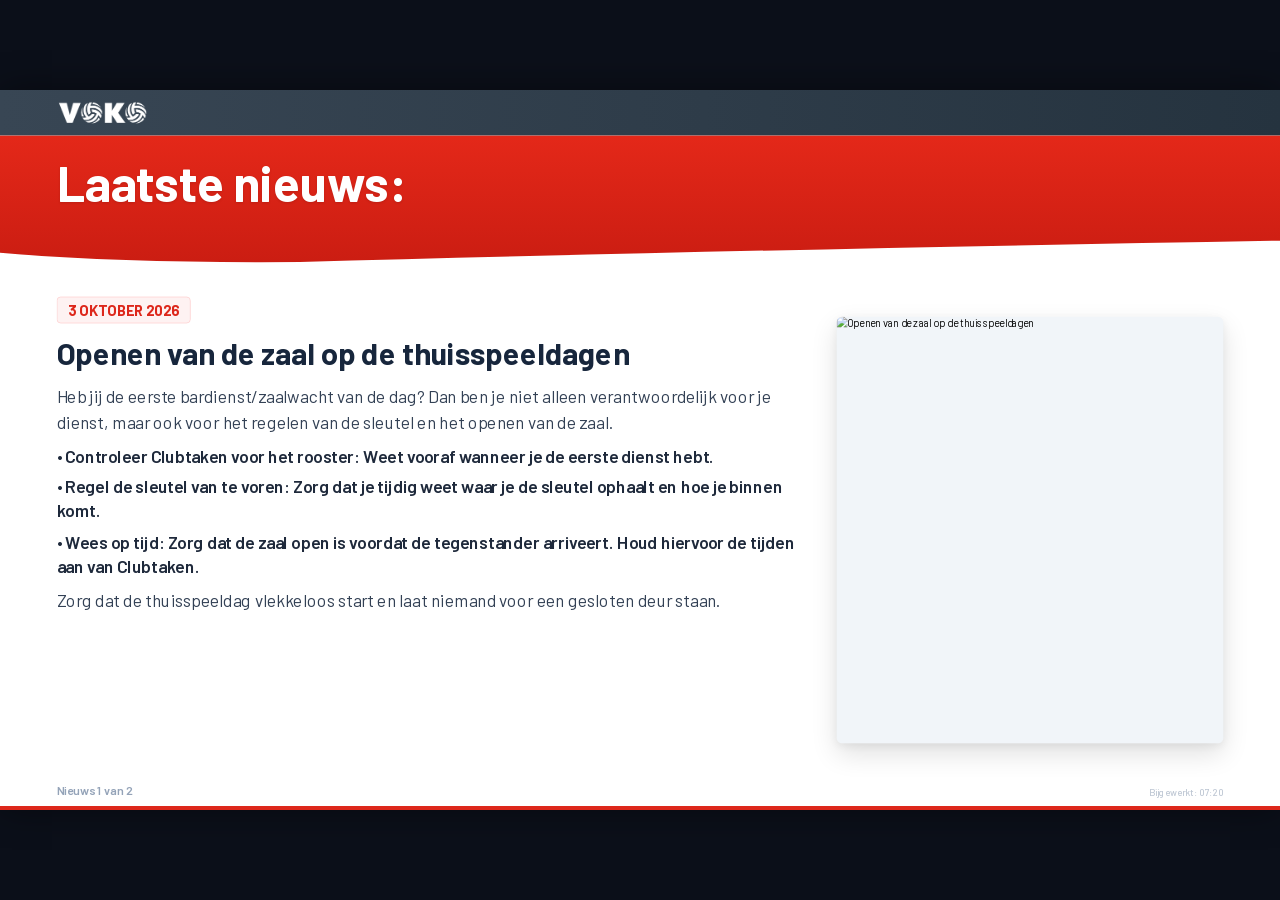
==== commit c3d122d7: "Slimme Python filter (zonder AI): tussenkopjes, afsluiters en max 3 bullets" ====
--- a/nieuws.html
+++ b/nieuws.html
@@ -45,18 +45,17 @@
             <h2 class="news-slide-title">Openen van de zaal op de thuisspeeldagen</h2>
             <div class="news-slide-body">
               <p>Heb jij de eerste bardienst/zaalwacht van de dag? Dan ben je niet alleen verantwoordelijk voor je dienst, maar ook voor het regelen van de sleutel en het openen van de zaal.</p>
-              <p style="font-weight: 700; color: #17263c;">Wat betekent dit voor jou?</p>
-              <ul style="list-style: none; padding-left: 0; display: flex; flex-direction: column; gap: 8px; font-weight: 500; color: #1e293b;">
-                <li>• <strong>Controleer Clubtaken:</strong> Weet vooraf wanneer je de eerste dienst hebt.</li>
-                <li>• <strong>Regel de sleutel tijdig:</strong> Zorg dat je weet waar je de sleutel ophaalt.</li>
-                <li>• <strong>Wees op tijd:</strong> Zaal open vóórdat tegenstanders arriveren.</li>
+              <ul>
+                <li>• <strong>Controleer Clubtaken voor het rooster:</strong> Weet vooraf wanneer je de eerste dienst hebt.</li>
+                <li>• <strong>Regel de sleutel van te voren:</strong> Zorg dat je tijdig weet waar je de sleutel ophaalt en hoe je binnen komt.</li>
+                <li>• <strong>Wees op tijd:</strong> Zorg dat de zaal open is voordat de tegenstander arriveert.</li>
               </ul>
-              <p style="font-size: 24px; color: #64748b; margin-top: 6px;">Zorg dat de thuisspeeldag vlekkeloos start en niemand voor een dichte deur staat!</p>
+              <p style="color: #64748b;">Zorg dat de thuisspeeldag vlekkeloos start en laat niemand voor een gesloten deur staan.</p>
             </div>
           </div>
           <div class="news-slide-media">
             <div class="news-slide-media-card">
-              <img src="https://www.voko-oosterhout.nl/back-site/upload-bs/voko-oosterhout/fotoalbums/nieuws/_600x600/placeholder_20241213222914264_20250817204004538_20261003232425869.jpg" alt="VOKO Nieuws" class="news-slide-img">
+              <img src="https://www.voko-oosterhout.nl/back-site/upload-bs/voko-oosterhout/fotoalbums/nieuws/_600x600/image_20261028160857347.png" alt="VOKO Nieuws" class="news-slide-img">
             </div>
           </div>
         </article>
@@ -295,11 +294,27 @@
         stage.appendChild(slide);
       });
 
+      fitSlideText();
       currentSlideIndex = 0;
       showSlide(0);
       restartRotation();
     }
 
+    function fitSlideText() {
+      document.querySelectorAll('.news-slide').forEach(slide => {
+        const bodyEl = slide.querySelector('.news-slide-body');
+        if (!bodyEl) return;
+        let size = 26;
+        bodyEl.style.fontSize = `${size}px`;
+        while (bodyEl.scrollHeight > bodyEl.clientHeight && size > 18) {
+          size -= 1;
+          bodyEl.style.fontSize = `${size}px`;
+        }
+      });
+    }
+
+    window.addEventListener('resize', fitSlideText);
+    fitSlideText();
     restartRotation();
     fetchNieuws();
     setInterval(fetchNieuws, 15 * 60 * 1000);
--- a/style.css
+++ b/style.css
@@ -285,27 +285,42 @@
 }
 
 .news-slide-title {
-  font-size: 50px;
+  font-size: 46px;
   font-weight: 700;
   color: #17263c;
   line-height: 1.2;
-  margin-bottom: 24px;
+  margin-bottom: 20px;
 }
 
 .news-slide-body {
-  font-size: 30px;
+  font-size: 26px;
   font-weight: 400;
   color: #334155;
-  line-height: 1.55;
+  line-height: 1.45;
   flex: 1;
   overflow: hidden;
   display: flex;
   flex-direction: column;
-  gap: 16px;
+  gap: 14px;
 }
 
 .news-slide-body p {
   margin: 0;
+}
+
+.news-slide-body ul {
+  list-style: none;
+  padding-left: 0;
+  margin: 0;
+  display: flex;
+  flex-direction: column;
+  gap: 10px;
+  font-weight: 600;
+  color: #1e293b;
+}
+
+.news-slide-body ul li {
+  line-height: 1.4;
 }
 
 /* Afbeeldingsgedeelte van de nieuwsdia */
